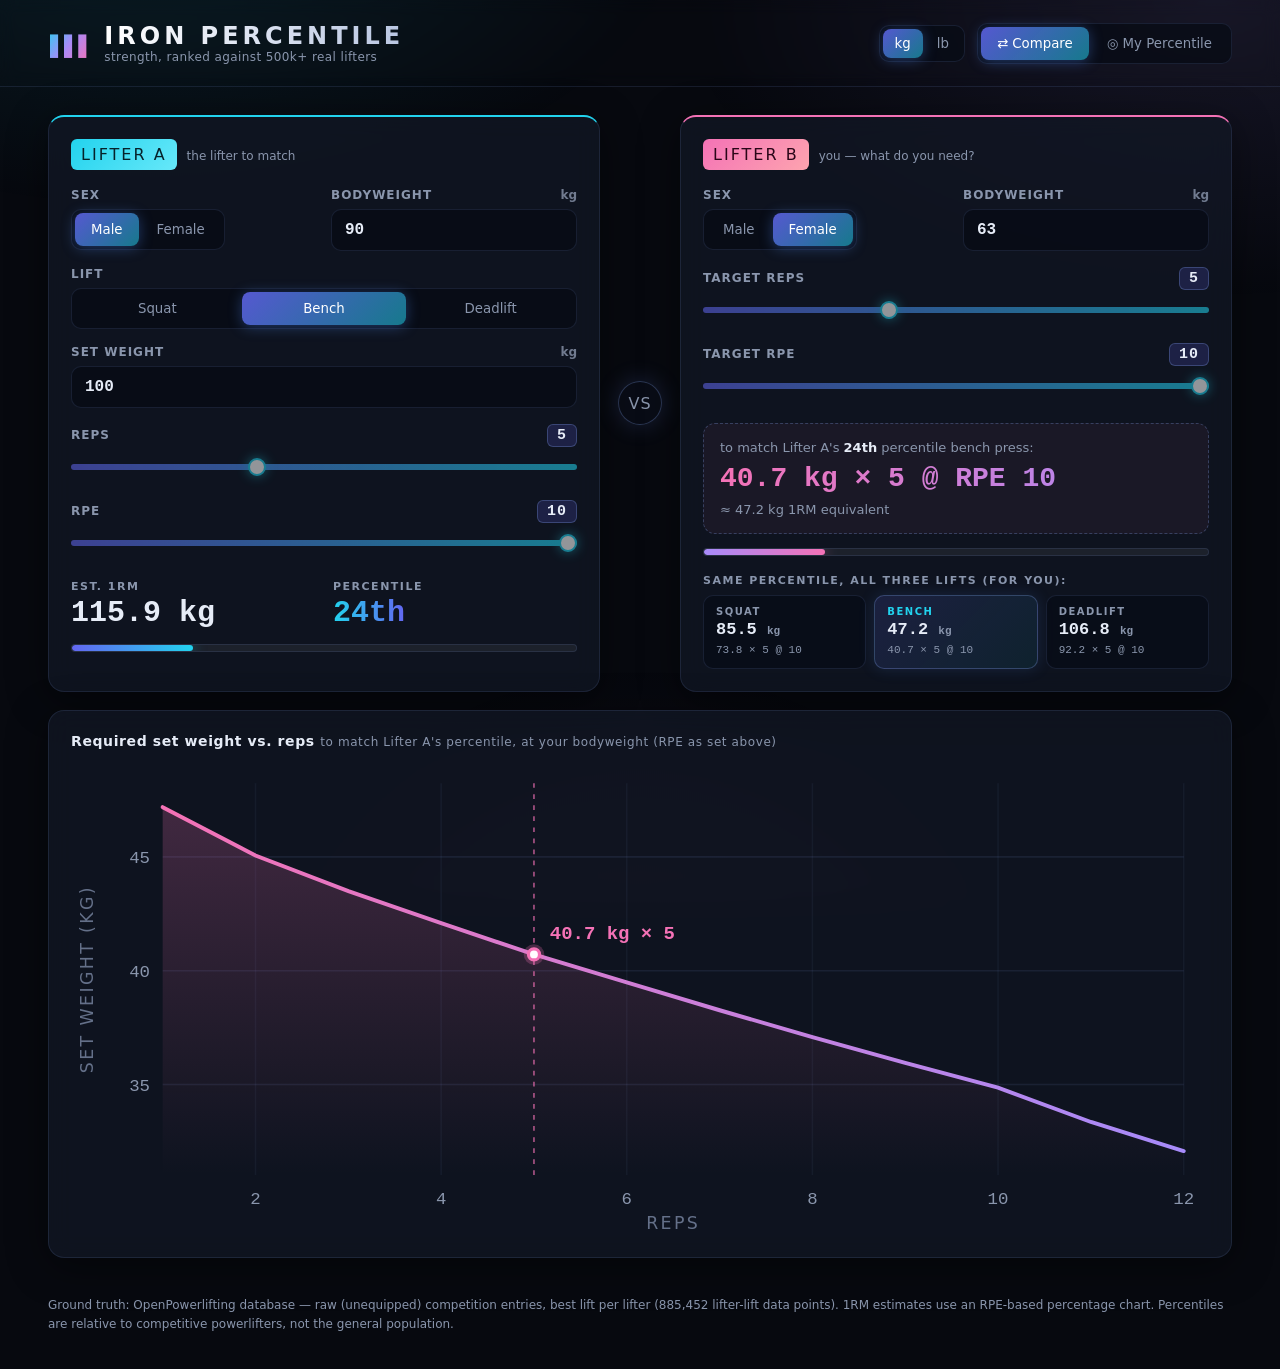
==== index.html @ be7d2449 "deploy: 5842ff2723bec6797b281b7438cc6868237a930a" ====
<!DOCTYPE html>
<html lang="en">
<head>
<meta charset="UTF-8">
<meta name="viewport" content="width=device-width, initial-scale=1.0">
<title>Iron Percentile — Strength Comparison</title>
<link rel="stylesheet" href="style.css">
</head>
<body>
<div class="bg-glow"></div>

<header>
  <div class="brand">
    <div class="brand-mark">▮▮▮</div>
    <div>
      <h1>IRON&nbsp;PERCENTILE</h1>
      <p class="tagline">strength, ranked against 500k+ real lifters</p>
    </div>
  </div>
  <div class="header-controls">
    <div class="seg seg-small" id="unitToggle">
      <button data-unit="kg" class="active">kg</button>
      <button data-unit="lb">lb</button>
    </div>
    <nav class="seg" id="modeTabs">
      <button data-mode="compare" class="active">⇄ Compare</button>
      <button data-mode="me">◎ My Percentile</button>
    </nav>
  </div>
</header>

<main>
<!-- ============ MODE 1: COMPARE ============ -->
<section id="mode-compare" class="mode active">
  <div class="compare-grid">

    <div class="card lifter-a">
      <div class="card-head">
        <span class="badge badge-a">LIFTER A</span>
        <span class="card-sub">the lifter to match</span>
      </div>

      <div class="field-row">
        <div class="field">
          <label>Sex</label>
          <div class="seg" data-field="a-sex">
            <button data-val="M" class="active">Male</button>
            <button data-val="F">Female</button>
          </div>
        </div>
        <div class="field">
          <label>Bodyweight <span class="unit-label">kg</span></label>
          <input type="number" id="a-bw" value="90" min="30" max="250" step="0.5">
        </div>
      </div>

      <div class="field">
        <label>Lift</label>
        <div class="seg seg-3" data-field="lift">
          <button data-val="squat">Squat</button>
          <button data-val="bench" class="active">Bench</button>
          <button data-val="deadlift">Deadlift</button>
        </div>
      </div>

      <div class="field">
        <label>Set weight <span class="unit-label">kg</span></label>
        <input type="number" id="a-weight" value="100" min="1" step="2.5">
      </div>

      <div class="field slider-field">
        <label>Reps <output id="a-reps-out">5</output></label>
        <input type="range" id="a-reps" min="1" max="12" value="5" step="1">
      </div>
      <div class="field slider-field">
        <label>RPE <output id="a-rpe-out">10</output></label>
        <input type="range" id="a-rpe" min="6" max="10" value="10" step="0.5">
      </div>

      <div class="result-strip">
        <div class="stat">
          <span class="stat-label">est. 1RM</span>
          <span class="stat-value" id="a-1rm">—</span>
        </div>
        <div class="stat">
          <span class="stat-label">percentile</span>
          <span class="stat-value grad-a" id="a-pct">—</span>
        </div>
      </div>
      <div class="pct-bar"><div class="pct-fill fill-a" id="a-bar"></div></div>
    </div>

    <div class="vs-divider"><span>VS</span></div>

    <div class="card lifter-b">
      <div class="card-head">
        <span class="badge badge-b">LIFTER B</span>
        <span class="card-sub">you — what do you need?</span>
      </div>

      <div class="field-row">
        <div class="field">
          <label>Sex</label>
          <div class="seg" data-field="b-sex">
            <button data-val="M">Male</button>
            <button data-val="F" class="active">Female</button>
          </div>
        </div>
        <div class="field">
          <label>Bodyweight <span class="unit-label">kg</span></label>
          <input type="number" id="b-bw" value="63" min="30" max="250" step="0.5">
        </div>
      </div>

      <div class="field slider-field">
        <label>Target reps <output id="b-reps-out">5</output></label>
        <input type="range" id="b-reps" min="1" max="12" value="5" step="1">
      </div>
      <div class="field slider-field">
        <label>Target RPE <output id="b-rpe-out">10</output></label>
        <input type="range" id="b-rpe" min="6" max="10" value="10" step="0.5">
      </div>

      <div class="equiv-box">
        <p class="equiv-lead">to match Lifter A's <strong id="b-pct-echo">—</strong> percentile <span id="b-lift-echo"></span>:</p>
        <p class="equiv-main"><span id="b-target">—</span></p>
        <p class="equiv-sub">≈ <span id="b-1rm">—</span> 1RM equivalent</p>
      </div>
      <div class="pct-bar"><div class="pct-fill fill-b" id="b-bar"></div></div>

      <div class="lift-equivs" id="b-equivs">
        <p class="equivs-head">same percentile, all three lifts (for you):</p>
        <div class="equiv-tiles" id="b-equiv-tiles"></div>
      </div>
    </div>
  </div>

  <div class="card chart-card">
    <h3>Required set weight vs. reps <span class="h3-sub">to match Lifter A's percentile, at your bodyweight (RPE as set above)</span></h3>
    <div id="compare-chart" class="chart"></div>
  </div>
</section>

<!-- ============ MODE 2: MY PERCENTILE ============ -->
<section id="mode-me" class="mode">
  <div class="me-grid">
    <div class="card">
      <div class="card-head">
        <span class="badge badge-b">YOUR SET</span>
        <span class="card-sub">one hard set → full picture</span>
      </div>

      <div class="field-row">
        <div class="field">
          <label>Sex</label>
          <div class="seg" data-field="m-sex">
            <button data-val="M" class="active">Male</button>
            <button data-val="F">Female</button>
          </div>
        </div>
        <div class="field">
          <label>Bodyweight <span class="unit-label">kg</span></label>
          <input type="number" id="m-bw" value="82.5" min="30" max="250" step="0.5">
        </div>
      </div>

      <div class="field">
        <label>Lift</label>
        <div class="seg seg-3" data-field="m-lift">
          <button data-val="squat" class="active">Squat</button>
          <button data-val="bench">Bench</button>
          <button data-val="deadlift">Deadlift</button>
        </div>
      </div>

      <div class="field">
        <label>Set weight <span class="unit-label">kg</span></label>
        <input type="number" id="m-weight" value="140" min="1" step="2.5">
      </div>

      <div class="field slider-field">
        <label>Reps <output id="m-reps-out">5</output></label>
        <input type="range" id="m-reps" min="1" max="12" value="5" step="1">
      </div>
      <div class="field slider-field">
        <label>RPE <output id="m-rpe-out">9</output></label>
        <input type="range" id="m-rpe" min="6" max="10" value="9" step="0.5">
      </div>

      <div class="hero-result">
        <div class="hero-stat">
          <span class="stat-label">estimated 1RM</span>
          <span class="hero-value" id="m-1rm">—</span>
        </div>
        <div class="hero-stat">
          <span class="stat-label">your percentile</span>
          <span class="hero-value grad-b" id="m-pct">—</span>
          <span class="hero-note" id="m-pct-note"></span>
        </div>
      </div>
      <div class="pct-bar"><div class="pct-fill fill-b" id="m-bar"></div></div>

      <div class="lift-equivs">
        <p class="equivs-head">your other lifts <em>should</em> be (same percentile):</p>
        <div class="equiv-tiles" id="m-equiv-tiles"></div>
      </div>
    </div>

    <div class="stack">
      <div class="card chart-card">
        <h3>Strength curve <span class="h3-sub">1RM needed at every percentile — your bodyweight &amp; sex</span></h3>
        <div id="me-chart-curve" class="chart"></div>
        <div class="field slider-field inline-slider">
          <label>Target percentile <output id="m-target-out">90</output></label>
          <input type="range" id="m-target" min="1" max="99" value="90" step="1">
        </div>
        <p class="callout" id="m-target-text">—</p>
      </div>

      <div class="card chart-card">
        <h3>Bodyweight leverage <span class="h3-sub">bodyweight at which your current 1RM hits each percentile</span></h3>
        <div id="me-chart-bw" class="chart"></div>
        <p class="callout" id="m-bw-text">—</p>
      </div>
    </div>
  </div>
</section>
</main>

<footer>
  <p id="foot-note">Ground truth: OpenPowerlifting database — raw (unequipped) competition entries, best lift per lifter.</p>
</footer>

<script src="percentiles.js"></script>
<script src="app.js"></script>
</body>
</html>
---- style.css ----
/* ============ Iron Percentile — dark theme ============ */
:root {
  --bg: #07090f;
  --bg-card: rgba(18, 24, 38, 0.72);
  --border: rgba(120, 150, 220, 0.14);
  --border-bright: rgba(120, 150, 220, 0.32);
  --text: #e6ecf7;
  --text-dim: #8a96ad;
  --accent-a: #22d3ee;   /* cyan — lifter A */
  --accent-a2: #6366f1;
  --accent-b: #f472b6;   /* magenta — lifter B / you */
  --accent-b2: #a78bfa;
  --mono: "JetBrains Mono", "SF Mono", "Cascadia Code", Consolas, monospace;
}

* { box-sizing: border-box; margin: 0; padding: 0; }

html { color-scheme: dark; }

body {
  background: var(--bg);
  color: var(--text);
  font-family: "Inter", "Segoe UI", system-ui, -apple-system, sans-serif;
  min-height: 100vh;
  overflow-x: hidden;
}

.bg-glow {
  position: fixed; inset: 0; z-index: -1; pointer-events: none;
  background:
    radial-gradient(900px 500px at 12% -10%, rgba(34, 211, 238, 0.10), transparent 60%),
    radial-gradient(900px 500px at 95% 0%, rgba(167, 139, 250, 0.10), transparent 60%),
    radial-gradient(700px 700px at 50% 120%, rgba(244, 114, 182, 0.07), transparent 60%);
}

/* ---------- header ---------- */
header {
  display: flex; align-items: center; justify-content: space-between;
  flex-wrap: wrap; gap: 16px;
  padding: 22px clamp(16px, 4vw, 48px);
  border-bottom: 1px solid var(--border);
  backdrop-filter: blur(8px);
}
.brand { display: flex; align-items: center; gap: 14px; }
.brand-mark {
  font-size: 22px; letter-spacing: 2px;
  background: linear-gradient(135deg, var(--accent-a), var(--accent-b2), var(--accent-b));
  -webkit-background-clip: text; background-clip: text; color: transparent;
  transform: scaleY(1.4);
}
h1 {
  font-size: clamp(18px, 2.4vw, 24px); font-weight: 800; letter-spacing: 4px;
  background: linear-gradient(90deg, #fff, #b9c6e2);
  -webkit-background-clip: text; background-clip: text; color: transparent;
}
.tagline { font-size: 12px; color: var(--text-dim); letter-spacing: 0.4px; }
.header-controls { display: flex; gap: 12px; align-items: center; }

/* ---------- segmented controls ---------- */
.seg {
  display: inline-flex; padding: 3px; gap: 2px;
  background: rgba(8, 12, 22, 0.8);
  border: 1px solid var(--border); border-radius: 10px;
}
.seg button {
  appearance: none; border: 0; cursor: pointer;
  background: transparent; color: var(--text-dim);
  font: 600 13px/1 inherit; font-family: inherit;
  padding: 9px 16px; border-radius: 8px;
  transition: all .18s ease;
  white-space: nowrap;
}
.seg button:hover { color: var(--text); }
.seg button.active {
  color: #fff;
  background: linear-gradient(135deg, rgba(99, 102, 241, 0.85), rgba(34, 211, 238, 0.55));
  box-shadow: 0 2px 14px rgba(80, 140, 255, 0.35);
}
.seg-small button { padding: 7px 12px; }
.seg-3 { width: 100%; }
.seg-3 button { flex: 1; }

/* ---------- layout ---------- */
main { padding: 28px clamp(16px, 4vw, 48px) 12px; max-width: 1280px; margin: 0 auto; }
.mode { display: none; }
.mode.active { display: block; animation: rise .35s ease; }
@keyframes rise { from { opacity: 0; transform: translateY(10px); } to { opacity: 1; } }

.compare-grid {
  display: grid; grid-template-columns: 1fr auto 1fr; gap: 18px;
  align-items: stretch; margin-bottom: 18px;
}
.me-grid { display: grid; grid-template-columns: 380px 1fr; gap: 18px; }
.stack { display: flex; flex-direction: column; gap: 18px; }

@media (max-width: 980px) {
  .compare-grid { grid-template-columns: 1fr; }
  .me-grid { grid-template-columns: 1fr; }
  .vs-divider { transform: rotate(90deg); height: 40px; }
}

/* ---------- cards ---------- */
.card {
  background: var(--bg-card);
  border: 1px solid var(--border);
  border-radius: 16px;
  padding: 22px;
  backdrop-filter: blur(12px);
  box-shadow: 0 8px 40px rgba(0, 0, 0, 0.45);
}
.lifter-a { border-top: 2px solid var(--accent-a); }
.lifter-b { border-top: 2px solid var(--accent-b); }

.card-head { display: flex; align-items: baseline; gap: 10px; margin-bottom: 18px; }
.badge {
  font: 800 11px/1 inherit; letter-spacing: 2px; padding: 6px 10px; border-radius: 6px;
}
.badge-a { color: #06222a; background: linear-gradient(135deg, var(--accent-a), #67e8f9); }
.badge-b { color: #2a0618; background: linear-gradient(135deg, var(--accent-b), #fda4af); }
.card-sub { color: var(--text-dim); font-size: 12px; }

.vs-divider { display: flex; align-items: center; justify-content: center; }
.vs-divider span {
  font: 800 14px/1 inherit; letter-spacing: 1px; color: var(--text-dim);
  border: 1px solid var(--border-bright); border-radius: 50%;
  width: 44px; height: 44px; display: grid; place-items: center;
  background: rgba(10, 14, 24, 0.9);
  box-shadow: 0 0 24px rgba(120, 150, 255, 0.18);
}

/* ---------- fields ---------- */
.field { margin-bottom: 16px; flex: 1; }
.field-row { display: flex; gap: 14px; }
.field label {
  display: flex; justify-content: space-between; align-items: baseline;
  font-size: 12px; font-weight: 600; letter-spacing: 1px; text-transform: uppercase;
  color: var(--text-dim); margin-bottom: 7px;
}
.unit-label { text-transform: none; letter-spacing: 0; opacity: .8; }
input[type="number"] {
  width: 100%;
  background: rgba(8, 12, 22, 0.8);
  border: 1px solid var(--border); border-radius: 10px;
  color: var(--text); font: 600 16px/1 var(--mono);
  padding: 11px 13px;
  transition: border-color .15s;
}
input[type="number"]:focus { outline: none; border-color: var(--accent-a2); box-shadow: 0 0 0 3px rgba(99,102,241,.18); }

.slider-field output {
  font: 700 15px/1 var(--mono); color: var(--text);
  background: rgba(99, 102, 241, 0.18); border: 1px solid var(--border-bright);
  padding: 3px 9px; border-radius: 6px;
}
input[type="range"] {
  width: 100%; appearance: none; -webkit-appearance: none; height: 26px; background: transparent; cursor: pointer;
}
input[type="range"]::-webkit-slider-runnable-track {
  height: 6px; border-radius: 3px;
  background: linear-gradient(90deg, var(--accent-a2), var(--accent-a));
  opacity: .55;
}
input[type="range"]::-webkit-slider-thumb {
  -webkit-appearance: none; appearance: none;
  width: 18px; height: 18px; border-radius: 50%; margin-top: -6px;
  background: #fff;
  border: 2px solid var(--accent-a);
  box-shadow: 0 0 12px rgba(34, 211, 238, 0.7);
}
input[type="range"]::-moz-range-track {
  height: 6px; border-radius: 3px;
  background: linear-gradient(90deg, var(--accent-a2), var(--accent-a));
  opacity: .55;
}
input[type="range"]::-moz-range-thumb {
  width: 16px; height: 16px; border-radius: 50%;
  background: #fff; border: 2px solid var(--accent-a);
  box-shadow: 0 0 12px rgba(34, 211, 238, 0.7);
}

/* ---------- results ---------- */
.result-strip { display: flex; gap: 18px; margin-top: 20px; }
.stat { flex: 1; }
.stat-label {
  display: block; font-size: 11px; font-weight: 600; letter-spacing: 1.5px;
  text-transform: uppercase; color: var(--text-dim); margin-bottom: 4px;
}
.stat-value { font: 800 30px/1.1 var(--mono); }
.grad-a {
  background: linear-gradient(90deg, var(--accent-a), var(--accent-a2));
  -webkit-background-clip: text; background-clip: text; color: transparent;
}
.grad-b {
  background: linear-gradient(90deg, var(--accent-b), var(--accent-b2));
  -webkit-background-clip: text; background-clip: text; color: transparent;
}

.pct-bar {
  margin-top: 14px; height: 8px; border-radius: 4px; overflow: hidden;
  background: rgba(255, 255, 255, 0.06); border: 1px solid var(--border);
}
.pct-fill { height: 100%; width: 0%; border-radius: 4px; transition: width .4s cubic-bezier(.2, .8, .2, 1); }
.fill-a { background: linear-gradient(90deg, var(--accent-a2), var(--accent-a)); box-shadow: 0 0 14px rgba(34, 211, 238, .6); }
.fill-b { background: linear-gradient(90deg, var(--accent-b2), var(--accent-b)); box-shadow: 0 0 14px rgba(244, 114, 182, .6); }

.equiv-box {
  margin-top: 20px; padding: 16px;
  border: 1px dashed var(--border-bright); border-radius: 12px;
  background: rgba(244, 114, 182, 0.05);
}
.equiv-lead { font-size: 13px; color: var(--text-dim); }
.equiv-lead strong { color: var(--text); }
.equiv-main {
  font: 800 28px/1.25 var(--mono); margin: 6px 0;
  background: linear-gradient(90deg, var(--accent-b), var(--accent-b2));
  -webkit-background-clip: text; background-clip: text; color: transparent;
}
.equiv-sub { font-size: 13px; color: var(--text-dim); }

/* cross-lift equivalents */
.lift-equivs { margin-top: 18px; }
.equivs-head {
  font-size: 11px; font-weight: 600; letter-spacing: 1.5px; text-transform: uppercase;
  color: var(--text-dim); margin-bottom: 8px;
}
.equivs-head em { font-style: italic; text-transform: none; }
.equiv-tiles { display: grid; grid-template-columns: repeat(3, 1fr); gap: 8px; }
.equiv-tile {
  display: flex; flex-direction: column; gap: 3px;
  padding: 10px 12px; border-radius: 10px;
  background: rgba(8, 12, 22, 0.7); border: 1px solid var(--border);
}
.equiv-tile-active {
  border-color: var(--border-bright);
  background: linear-gradient(135deg, rgba(99, 102, 241, 0.16), rgba(34, 211, 238, 0.08));
  box-shadow: 0 0 16px rgba(80, 140, 255, 0.15);
}
.tile-lift {
  font-size: 10px; font-weight: 700; letter-spacing: 1.5px; text-transform: uppercase;
  color: var(--text-dim);
}
.equiv-tile-active .tile-lift { color: var(--accent-a); }
.tile-1rm { font: 700 17px/1.2 var(--mono); color: var(--text); }
.tile-1rm em { font-style: normal; font-size: 11px; color: var(--text-dim); }
.tile-set { font: 500 11px/1.3 var(--mono); color: var(--text-dim); }

.hero-result { display: flex; gap: 22px; margin-top: 22px; flex-wrap: wrap; }
.hero-stat { flex: 1; min-width: 130px; }
.hero-value { font: 800 36px/1.15 var(--mono); display: block; }
.hero-note { font-size: 12px; color: var(--text-dim); }

/* ---------- charts ---------- */
.chart-card h3 { font-size: 14px; letter-spacing: .6px; margin-bottom: 12px; }
.h3-sub { font-weight: 400; font-size: 12px; color: var(--text-dim); }
.chart { width: 100%; position: relative; }
.chart svg { display: block; width: 100%; height: auto; }
.chart-tip {
  position: absolute; pointer-events: none; z-index: 5;
  background: rgba(10, 14, 24, 0.95); border: 1px solid var(--border-bright);
  border-radius: 8px; padding: 7px 10px;
  font: 600 12px/1.5 var(--mono); color: var(--text);
  white-space: nowrap; transform: translate(-50%, -120%);
  box-shadow: 0 4px 20px rgba(0, 0, 0, .5);
  display: none;
}
.inline-slider { margin: 14px 4px 0; }
.callout {
  margin-top: 10px; padding: 12px 14px; border-radius: 10px;
  background: rgba(34, 211, 238, 0.06); border: 1px solid var(--border);
  font-size: 13.5px; line-height: 1.55; color: var(--text);
}
.callout strong { font-family: var(--mono); }

footer { padding: 26px clamp(16px, 4vw, 48px) 34px; max-width: 1280px; margin: 0 auto; }
footer p { font-size: 12px; color: var(--text-dim); line-height: 1.6; }
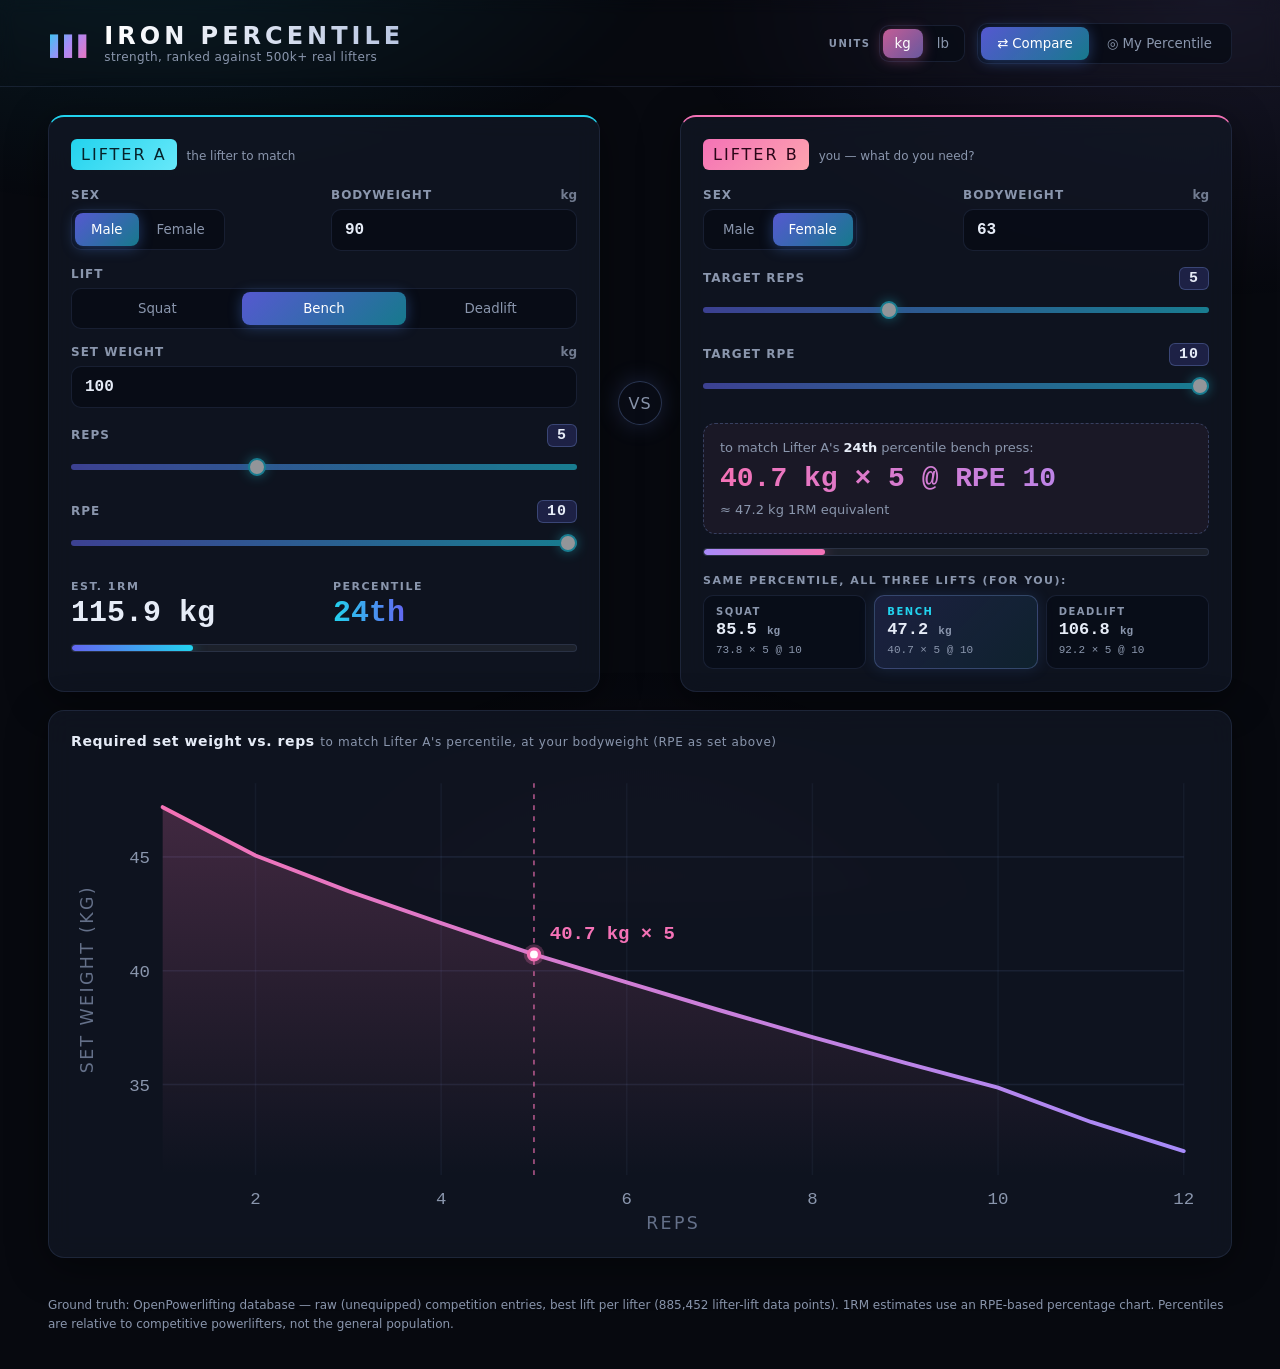
==== commit 77901fba: "deploy: 615f8aa4f7979dcd47fd74b8001e9f720ad653af" ====
--- a/index.html
+++ b/index.html
@@ -18,9 +18,12 @@
     </div>
   </div>
   <div class="header-controls">
-    <div class="seg seg-small" id="unitToggle">
-      <button data-unit="kg" class="active">kg</button>
-      <button data-unit="lb">lb</button>
+    <div class="unit-switch">
+      <span class="unit-switch-label">UNITS</span>
+      <div class="seg seg-small" id="unitToggle">
+        <button data-unit="kg" class="active">kg</button>
+        <button data-unit="lb">lb</button>
+      </div>
     </div>
     <nav class="seg" id="modeTabs">
       <button data-mode="compare" class="active">⇄ Compare</button>
--- a/style.css
+++ b/style.css
@@ -55,6 +55,14 @@
 }
 .tagline { font-size: 12px; color: var(--text-dim); letter-spacing: 0.4px; }
 .header-controls { display: flex; gap: 12px; align-items: center; }
+.unit-switch { display: flex; align-items: center; gap: 8px; }
+.unit-switch-label {
+  font-size: 10px; font-weight: 700; letter-spacing: 1.5px; color: var(--text-dim);
+}
+.unit-switch .seg button.active {
+  background: linear-gradient(135deg, rgba(244, 114, 182, 0.8), rgba(167, 139, 250, 0.6));
+  box-shadow: 0 2px 14px rgba(244, 114, 182, 0.35);
+}
 
 /* ---------- segmented controls ---------- */
 .seg {
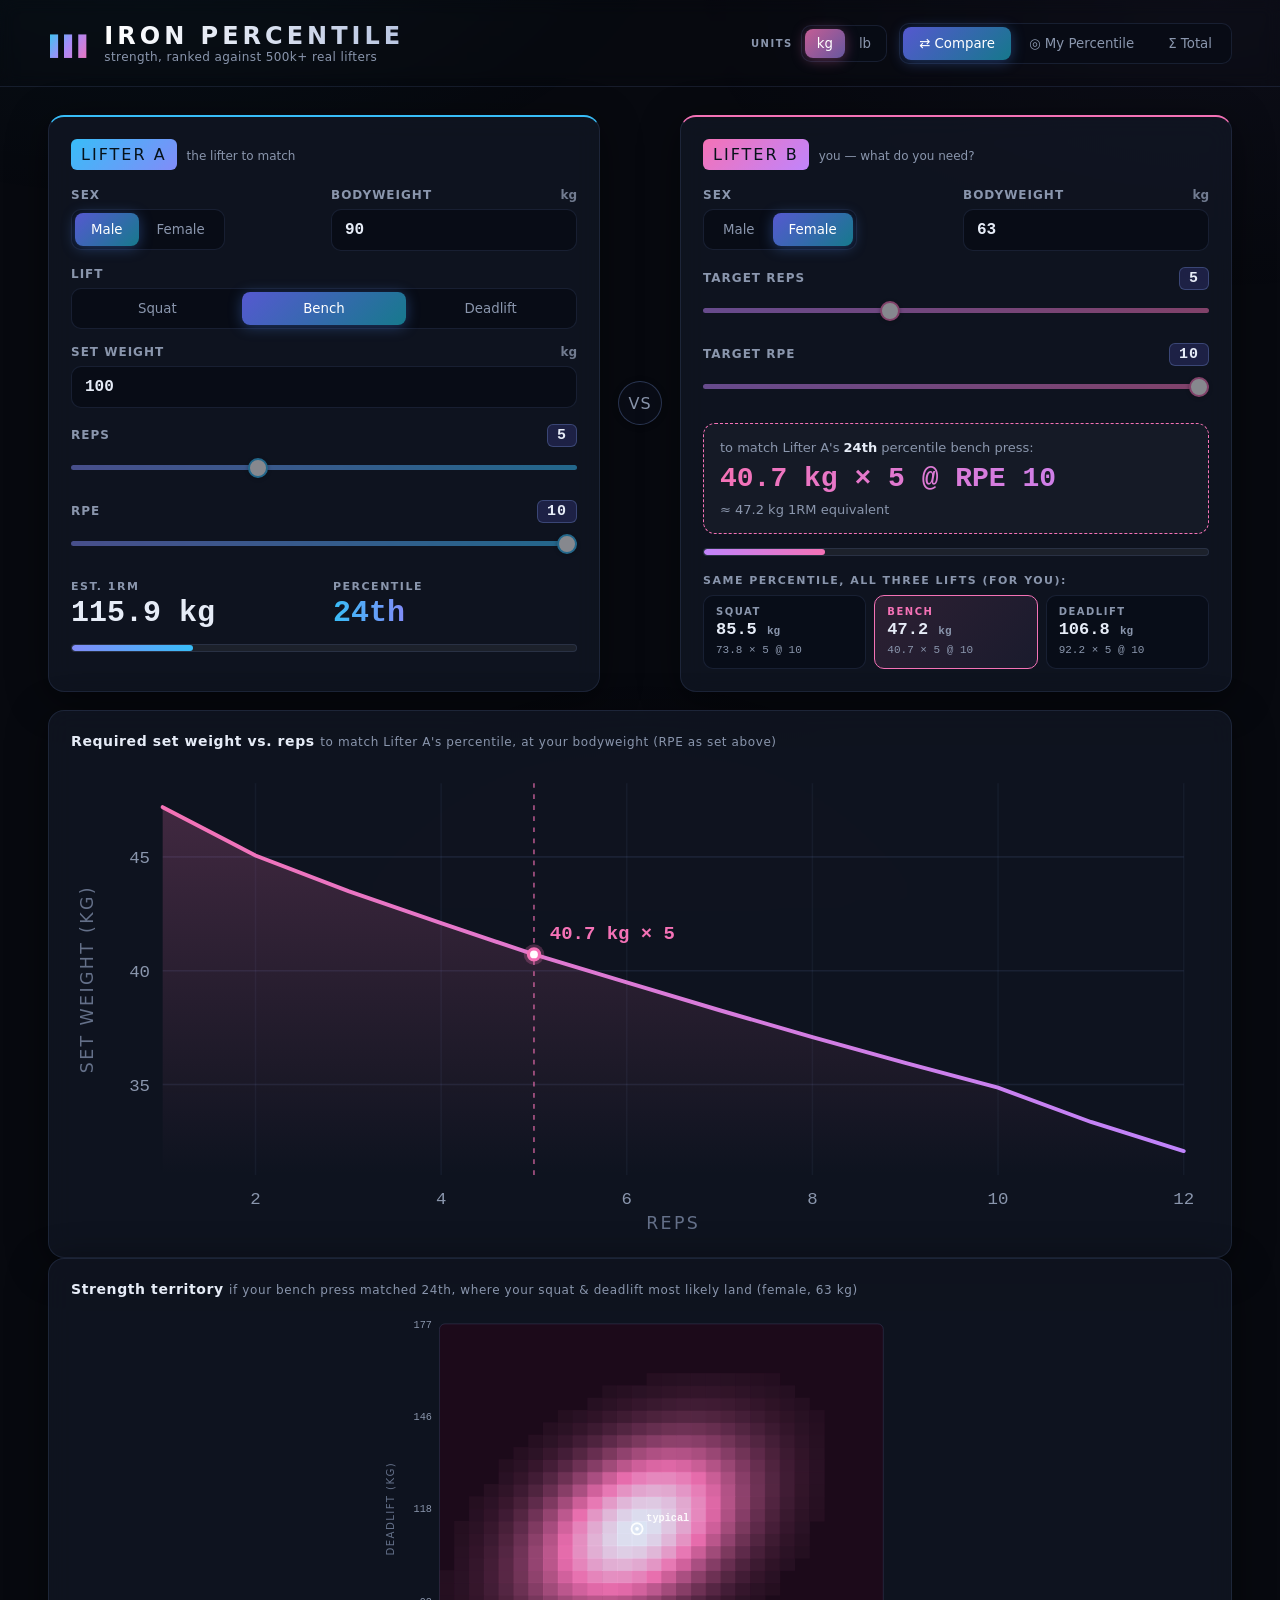
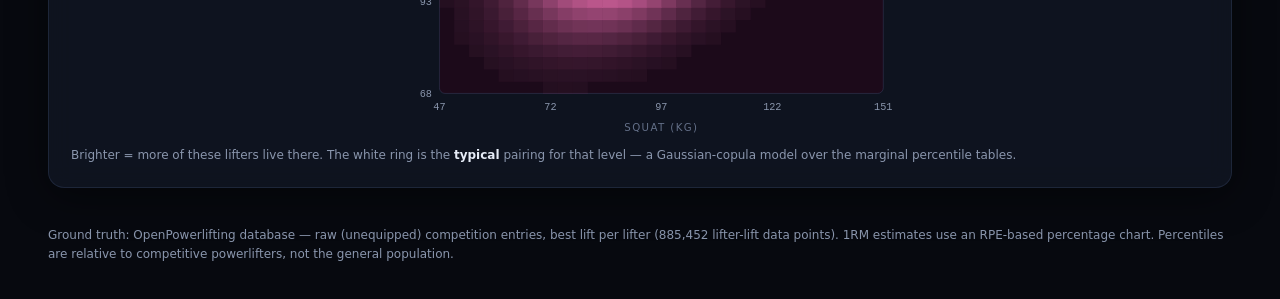
==== commit 9455cc86: "deploy: 6b49d2f73b5a94baa7a009be279a30943bf95e00" ====
--- a/index.html
+++ b/index.html
@@ -28,6 +28,7 @@
     <nav class="seg" id="modeTabs">
       <button data-mode="compare" class="active">⇄ Compare</button>
       <button data-mode="me">◎ My Percentile</button>
+      <button data-mode="total">Σ Total</button>
     </nav>
   </div>
 </header>
@@ -37,9 +38,9 @@
 <section id="mode-compare" class="mode active">
   <div class="compare-grid">
 
-    <div class="card lifter-a">
+    <div class="card lifter-card" id="card-a">
       <div class="card-head">
-        <span class="badge badge-a">LIFTER A</span>
+        <span class="badge" id="badge-a">LIFTER A</span>
         <span class="card-sub">the lifter to match</span>
       </div>
 
@@ -87,17 +88,17 @@
         </div>
         <div class="stat">
           <span class="stat-label">percentile</span>
-          <span class="stat-value grad-a" id="a-pct">—</span>
-        </div>
-      </div>
-      <div class="pct-bar"><div class="pct-fill fill-a" id="a-bar"></div></div>
+          <span class="stat-value pct-num" id="a-pct">—</span>
+        </div>
+      </div>
+      <div class="pct-bar"><div class="pct-fill" id="a-bar"></div></div>
     </div>
 
     <div class="vs-divider"><span>VS</span></div>
 
-    <div class="card lifter-b">
+    <div class="card lifter-card" id="card-b">
       <div class="card-head">
-        <span class="badge badge-b">LIFTER B</span>
+        <span class="badge" id="badge-b">LIFTER B</span>
         <span class="card-sub">you — what do you need?</span>
       </div>
 
@@ -126,10 +127,10 @@
 
       <div class="equiv-box">
         <p class="equiv-lead">to match Lifter A's <strong id="b-pct-echo">—</strong> percentile <span id="b-lift-echo"></span>:</p>
-        <p class="equiv-main"><span id="b-target">—</span></p>
+        <p class="equiv-main pct-num" id="b-target-wrap"><span id="b-target">—</span></p>
         <p class="equiv-sub">≈ <span id="b-1rm">—</span> 1RM equivalent</p>
       </div>
-      <div class="pct-bar"><div class="pct-fill fill-b" id="b-bar"></div></div>
+      <div class="pct-bar"><div class="pct-fill" id="b-bar"></div></div>
 
       <div class="lift-equivs" id="b-equivs">
         <p class="equivs-head">same percentile, all three lifts (for you):</p>
@@ -142,14 +143,20 @@
     <h3>Required set weight vs. reps <span class="h3-sub">to match Lifter A's percentile, at your bodyweight (RPE as set above)</span></h3>
     <div id="compare-chart" class="chart"></div>
   </div>
+
+  <div class="card chart-card">
+    <h3>Strength territory <span class="h3-sub" id="compare-heat-sub">where your other two lifts most likely land</span></h3>
+    <div id="compare-heat" class="chart heat"></div>
+    <p class="heat-cap">Brighter = more of these lifters live there. The white ring is the <strong>typical</strong> pairing for that level — a Gaussian-copula model over the marginal percentile tables.</p>
+  </div>
 </section>
 
 <!-- ============ MODE 2: MY PERCENTILE ============ -->
 <section id="mode-me" class="mode">
   <div class="me-grid">
-    <div class="card">
+    <div class="card lifter-card" id="card-m">
       <div class="card-head">
-        <span class="badge badge-b">YOUR SET</span>
+        <span class="badge" id="badge-m">YOUR SET</span>
         <span class="card-sub">one hard set → full picture</span>
       </div>
 
@@ -197,11 +204,11 @@
         </div>
         <div class="hero-stat">
           <span class="stat-label">your percentile</span>
-          <span class="hero-value grad-b" id="m-pct">—</span>
+          <span class="hero-value pct-num" id="m-pct">—</span>
           <span class="hero-note" id="m-pct-note"></span>
         </div>
       </div>
-      <div class="pct-bar"><div class="pct-fill fill-b" id="m-bar"></div></div>
+      <div class="pct-bar"><div class="pct-fill" id="m-bar"></div></div>
 
       <div class="lift-equivs">
         <p class="equivs-head">your other lifts <em>should</em> be (same percentile):</p>
@@ -221,9 +228,118 @@
       </div>
 
       <div class="card chart-card">
-        <h3>Bodyweight leverage <span class="h3-sub">bodyweight at which your current 1RM hits each percentile</span></h3>
+        <h3>Bodyweight leverage <span class="h3-sub">where your current 1RM ranks at every bodyweight</span></h3>
         <div id="me-chart-bw" class="chart"></div>
         <p class="callout" id="m-bw-text">—</p>
+      </div>
+
+      <div class="card chart-card">
+        <h3>Strength territory <span class="h3-sub" id="me-heat-sub">where your other two lifts most likely land</span></h3>
+        <div id="me-heat" class="chart heat"></div>
+        <p class="heat-cap">Brighter = more lifters live there. The white ring is the <strong>typical</strong> pairing for a lifter at your level.</p>
+      </div>
+    </div>
+  </div>
+</section>
+
+<!-- ============ MODE 3: TOTAL ============ -->
+<section id="mode-total" class="mode">
+  <div class="me-grid">
+    <div class="card lifter-card" id="card-t">
+      <div class="card-head">
+        <span class="badge" id="badge-t">YOUR TOTAL</span>
+        <span class="card-sub">all three lifts → one number</span>
+      </div>
+
+      <div class="field-row">
+        <div class="field">
+          <label>Sex</label>
+          <div class="seg" data-field="t-sex">
+            <button data-val="M" class="active">Male</button>
+            <button data-val="F">Female</button>
+          </div>
+        </div>
+        <div class="field">
+          <label>Bodyweight <span class="unit-label">kg</span></label>
+          <input type="number" id="t-bw" value="90" min="30" max="250" step="0.5">
+        </div>
+      </div>
+
+      <div class="tlift" data-lift="squat">
+        <div class="tlift-head"><span class="tlift-name">Squat</span><span class="tlift-meta"><span class="tlift-1rm" id="t-squat-1rm">—</span><span class="tlift-pct" id="t-squat-pct">—</span></span></div>
+        <div class="field"><label>Set weight <span class="unit-label">kg</span></label><input type="number" id="t-squat-weight" value="160" min="1" step="2.5"></div>
+        <div class="tlift-sliders">
+          <div class="field slider-field"><label>Reps <output id="t-squat-reps-out">3</output></label><input type="range" id="t-squat-reps" min="1" max="12" value="3" step="1"></div>
+          <div class="field slider-field"><label>RPE <output id="t-squat-rpe-out">8</output></label><input type="range" id="t-squat-rpe" min="6" max="10" value="8" step="0.5"></div>
+        </div>
+      </div>
+
+      <div class="tlift" data-lift="bench">
+        <div class="tlift-head"><span class="tlift-name">Bench</span><span class="tlift-meta"><span class="tlift-1rm" id="t-bench-1rm">—</span><span class="tlift-pct" id="t-bench-pct">—</span></span></div>
+        <div class="field"><label>Set weight <span class="unit-label">kg</span></label><input type="number" id="t-bench-weight" value="110" min="1" step="2.5"></div>
+        <div class="tlift-sliders">
+          <div class="field slider-field"><label>Reps <output id="t-bench-reps-out">3</output></label><input type="range" id="t-bench-reps" min="1" max="12" value="3" step="1"></div>
+          <div class="field slider-field"><label>RPE <output id="t-bench-rpe-out">8</output></label><input type="range" id="t-bench-rpe" min="6" max="10" value="8" step="0.5"></div>
+        </div>
+      </div>
+
+      <div class="tlift" data-lift="deadlift">
+        <div class="tlift-head"><span class="tlift-name">Deadlift</span><span class="tlift-meta"><span class="tlift-1rm" id="t-deadlift-1rm">—</span><span class="tlift-pct" id="t-deadlift-pct">—</span></span></div>
+        <div class="field"><label>Set weight <span class="unit-label">kg</span></label><input type="number" id="t-deadlift-weight" value="200" min="1" step="2.5"></div>
+        <div class="tlift-sliders">
+          <div class="field slider-field"><label>Reps <output id="t-deadlift-reps-out">3</output></label><input type="range" id="t-deadlift-reps" min="1" max="12" value="3" step="1"></div>
+          <div class="field slider-field"><label>RPE <output id="t-deadlift-rpe-out">8</output></label><input type="range" id="t-deadlift-rpe" min="6" max="10" value="8" step="0.5"></div>
+        </div>
+      </div>
+
+      <div class="hero-result">
+        <div class="hero-stat">
+          <span class="stat-label">estimated total</span>
+          <span class="hero-value" id="t-1rm">—</span>
+        </div>
+        <div class="hero-stat">
+          <span class="stat-label">total percentile</span>
+          <span class="hero-value pct-num" id="t-pct">—</span>
+          <span class="hero-note" id="t-pct-note"></span>
+        </div>
+      </div>
+      <div class="pct-bar"><div class="pct-fill" id="t-bar"></div></div>
+    </div>
+
+    <div class="stack">
+      <div class="card chart-card" id="card-maintain">
+        <h3>Maintain a total percentile <span class="h3-sub">drag one lift, the others compensate to hold the total</span></h3>
+
+        <div class="field slider-field inline-slider">
+          <label>Target total percentile <output id="t-target-out">90</output></label>
+          <input type="range" id="t-target" min="1" max="99" value="90" step="1">
+        </div>
+
+        <div class="maintain-summary">
+          <span class="maintain-total-label">held total</span>
+          <span class="maintain-total-val" id="maintain-total">—</span>
+          <span class="maintain-total-pct pct-num" id="maintain-total-pct">—</span>
+        </div>
+
+        <div class="alloc">
+          <div class="alloc-row" data-lift="squat">
+            <div class="alloc-top"><span class="alloc-name">Squat</span><span class="alloc-pct" id="alloc-squat-pct">—</span><span class="alloc-val" id="alloc-squat-val">—</span></div>
+            <div class="pct-bar"><div class="pct-fill" id="alloc-squat-bar"></div></div>
+            <input type="range" id="alloc-squat-slider" class="alloc-slider" min="0" max="400" value="0" step="2.5">
+          </div>
+          <div class="alloc-row" data-lift="bench">
+            <div class="alloc-top"><span class="alloc-name">Bench</span><span class="alloc-pct" id="alloc-bench-pct">—</span><span class="alloc-val" id="alloc-bench-val">—</span></div>
+            <div class="pct-bar"><div class="pct-fill" id="alloc-bench-bar"></div></div>
+            <input type="range" id="alloc-bench-slider" class="alloc-slider" min="0" max="400" value="0" step="2.5">
+          </div>
+          <div class="alloc-row" data-lift="deadlift">
+            <div class="alloc-top"><span class="alloc-name">Deadlift</span><span class="alloc-pct" id="alloc-deadlift-pct">—</span><span class="alloc-val" id="alloc-deadlift-val">—</span></div>
+            <div class="pct-bar"><div class="pct-fill" id="alloc-deadlift-bar"></div></div>
+            <input type="range" id="alloc-deadlift-slider" class="alloc-slider" min="0" max="400" value="0" step="2.5">
+          </div>
+        </div>
+
+        <p class="callout" id="maintain-note">—</p>
       </div>
     </div>
   </div>
--- a/style.css
+++ b/style.css
@@ -6,10 +6,15 @@
   --border-bright: rgba(120, 150, 220, 0.32);
   --text: #e6ecf7;
   --text-dim: #8a96ad;
-  --accent-a: #22d3ee;   /* cyan — lifter A */
+  --accent-a: #22d3ee;   /* cyan — neutral UI accent */
   --accent-a2: #6366f1;
-  --accent-b: #f472b6;   /* magenta — lifter B / you */
+  --accent-b: #f472b6;   /* magenta — neutral UI accent */
   --accent-b2: #a78bfa;
+  /* per-lifter colour, set in JS from the chosen sex
+     (light blue ♂ / pink ♀). Falls back to light blue. */
+  --c: #38bdf8;
+  --c2: #818cf8;
+  --glow: rgba(56, 189, 248, 0.38);
   --mono: "JetBrains Mono", "SF Mono", "Cascadia Code", Consolas, monospace;
 }
 
@@ -28,9 +33,9 @@
 .bg-glow {
   position: fixed; inset: 0; z-index: -1; pointer-events: none;
   background:
-    radial-gradient(900px 500px at 12% -10%, rgba(34, 211, 238, 0.10), transparent 60%),
-    radial-gradient(900px 500px at 95% 0%, rgba(167, 139, 250, 0.10), transparent 60%),
-    radial-gradient(700px 700px at 50% 120%, rgba(244, 114, 182, 0.07), transparent 60%);
+    radial-gradient(900px 500px at 12% -10%, rgba(34, 211, 238, 0.04), transparent 60%),
+    radial-gradient(900px 500px at 95% 0%, rgba(167, 139, 250, 0.04), transparent 60%),
+    radial-gradient(700px 700px at 50% 120%, rgba(244, 114, 182, 0.03), transparent 60%);
 }
 
 /* ---------- header ---------- */
@@ -116,15 +121,13 @@
   backdrop-filter: blur(12px);
   box-shadow: 0 8px 40px rgba(0, 0, 0, 0.45);
 }
-.lifter-a { border-top: 2px solid var(--accent-a); }
-.lifter-b { border-top: 2px solid var(--accent-b); }
+.lifter-card { border-top: 2px solid var(--c); transition: border-color .25s; }
 
 .card-head { display: flex; align-items: baseline; gap: 10px; margin-bottom: 18px; }
 .badge {
   font: 800 11px/1 inherit; letter-spacing: 2px; padding: 6px 10px; border-radius: 6px;
-}
-.badge-a { color: #06222a; background: linear-gradient(135deg, var(--accent-a), #67e8f9); }
-.badge-b { color: #2a0618; background: linear-gradient(135deg, var(--accent-b), #fda4af); }
+  color: #06121a; background: linear-gradient(135deg, var(--c), var(--c2));
+}
 .card-sub { color: var(--text-dim); font-size: 12px; }
 
 .vs-divider { display: flex; align-items: center; justify-content: center; }
@@ -133,7 +136,7 @@
   border: 1px solid var(--border-bright); border-radius: 50%;
   width: 44px; height: 44px; display: grid; place-items: center;
   background: rgba(10, 14, 24, 0.9);
-  box-shadow: 0 0 24px rgba(120, 150, 255, 0.18);
+  box-shadow: 0 1px 6px rgba(0, 0, 0, 0.3);
 }
 
 /* ---------- fields ---------- */
@@ -162,28 +165,30 @@
 }
 input[type="range"] {
   width: 100%; appearance: none; -webkit-appearance: none; height: 26px; background: transparent; cursor: pointer;
+  overflow: visible;
 }
 input[type="range"]::-webkit-slider-runnable-track {
-  height: 6px; border-radius: 3px;
-  background: linear-gradient(90deg, var(--accent-a2), var(--accent-a));
-  opacity: .55;
+  height: 5px; border-radius: 3px;
+  background: linear-gradient(90deg, var(--c2), var(--c));
+  opacity: .5;
 }
 input[type="range"]::-webkit-slider-thumb {
   -webkit-appearance: none; appearance: none;
-  width: 18px; height: 18px; border-radius: 50%; margin-top: -6px;
+  width: 20px; height: 20px; border-radius: 50%; margin-top: -7px;
   background: #fff;
-  border: 2px solid var(--accent-a);
-  box-shadow: 0 0 12px rgba(34, 211, 238, 0.7);
+  border: 2px solid var(--c);
+  box-shadow: 0 1px 4px rgba(0, 0, 0, 0.4);
+  position: relative; z-index: 2;
 }
 input[type="range"]::-moz-range-track {
-  height: 6px; border-radius: 3px;
-  background: linear-gradient(90deg, var(--accent-a2), var(--accent-a));
-  opacity: .55;
+  height: 5px; border-radius: 3px;
+  background: linear-gradient(90deg, var(--c2), var(--c));
+  opacity: .5;
 }
 input[type="range"]::-moz-range-thumb {
-  width: 16px; height: 16px; border-radius: 50%;
-  background: #fff; border: 2px solid var(--accent-a);
-  box-shadow: 0 0 12px rgba(34, 211, 238, 0.7);
+  width: 20px; height: 20px; border-radius: 50%;
+  background: #fff; border: 2px solid var(--c);
+  box-shadow: 0 1px 4px rgba(0, 0, 0, 0.4);
 }
 
 /* ---------- results ---------- */
@@ -207,20 +212,28 @@
   margin-top: 14px; height: 8px; border-radius: 4px; overflow: hidden;
   background: rgba(255, 255, 255, 0.06); border: 1px solid var(--border);
 }
-.pct-fill { height: 100%; width: 0%; border-radius: 4px; transition: width .4s cubic-bezier(.2, .8, .2, 1); }
-.fill-a { background: linear-gradient(90deg, var(--accent-a2), var(--accent-a)); box-shadow: 0 0 14px rgba(34, 211, 238, .6); }
-.fill-b { background: linear-gradient(90deg, var(--accent-b2), var(--accent-b)); box-shadow: 0 0 14px rgba(244, 114, 182, .6); }
+.pct-fill {
+  height: 100%; width: 0%; border-radius: 4px;
+  background: linear-gradient(90deg, var(--c2), var(--c));
+  transition: width .4s cubic-bezier(.2, .8, .2, 1);
+}
+
+/* gradient percentile numbers (JS repaints per sex; this is the fallback) */
+.pct-num {
+  background: linear-gradient(90deg, var(--c), var(--c2));
+  -webkit-background-clip: text; background-clip: text; color: transparent;
+}
 
 .equiv-box {
   margin-top: 20px; padding: 16px;
-  border: 1px dashed var(--border-bright); border-radius: 12px;
-  background: rgba(244, 114, 182, 0.05);
+  border: 1px dashed var(--c); border-radius: 12px;
+  background: rgba(255, 255, 255, 0.03);
 }
 .equiv-lead { font-size: 13px; color: var(--text-dim); }
 .equiv-lead strong { color: var(--text); }
 .equiv-main {
   font: 800 28px/1.25 var(--mono); margin: 6px 0;
-  background: linear-gradient(90deg, var(--accent-b), var(--accent-b2));
+  background: linear-gradient(90deg, var(--c), var(--c2));
   -webkit-background-clip: text; background-clip: text; color: transparent;
 }
 .equiv-sub { font-size: 13px; color: var(--text-dim); }
@@ -241,7 +254,7 @@
 .equiv-tile-active {
   border-color: var(--border-bright);
   background: linear-gradient(135deg, rgba(99, 102, 241, 0.16), rgba(34, 211, 238, 0.08));
-  box-shadow: 0 0 16px rgba(80, 140, 255, 0.15);
+  box-shadow: none;
 }
 .tile-lift {
   font-size: 10px; font-weight: 700; letter-spacing: 1.5px; text-transform: uppercase;
@@ -279,5 +292,70 @@
 }
 .callout strong { font-family: var(--mono); }
 
+/* ---------- heat map ---------- */
+.chart.heat svg { max-width: 520px; margin: 0 auto; }
+.heat-cap {
+  margin-top: 10px; font-size: 12px; line-height: 1.55; color: var(--text-dim);
+}
+.heat-cap strong { color: var(--text); font-weight: 700; }
+
+/* ---------- total mode: per-lift entry ---------- */
+.tlift {
+  margin-bottom: 16px; padding: 14px;
+  border: 1px solid var(--border); border-radius: 12px;
+  background: rgba(8, 12, 22, 0.45);
+}
+.tlift-head {
+  display: flex; align-items: baseline; justify-content: space-between;
+  margin-bottom: 10px;
+}
+.tlift-name {
+  font-size: 13px; font-weight: 700; letter-spacing: 1.5px; text-transform: uppercase;
+  color: var(--text);
+}
+.tlift-meta { display: flex; align-items: baseline; gap: 10px; }
+.tlift-1rm { font: 600 12px/1 var(--mono); color: var(--text-dim); }
+.tlift-pct {
+  font: 800 16px/1 var(--mono);
+  background: linear-gradient(90deg, var(--c), var(--c2));
+  -webkit-background-clip: text; background-clip: text; color: transparent;
+}
+.tlift .field { margin-bottom: 10px; }
+.tlift-sliders { display: flex; gap: 14px; }
+.tlift-sliders .slider-field { flex: 1; margin-bottom: 0; }
+
+/* ---------- maintain-percentile allocator ---------- */
+.maintain-summary {
+  display: flex; align-items: baseline; gap: 10px;
+  margin: 6px 2px 18px;
+}
+.maintain-total-label {
+  font-size: 11px; font-weight: 600; letter-spacing: 1.5px; text-transform: uppercase;
+  color: var(--text-dim);
+}
+.maintain-total-val { font: 800 22px/1 var(--mono); color: var(--text); }
+.maintain-total-pct { font: 800 22px/1 var(--mono); }
+
+.alloc { display: flex; flex-direction: column; gap: 16px; }
+.alloc-row {
+  padding: 12px 14px; border-radius: 12px;
+  background: rgba(8, 12, 22, 0.45); border: 1px solid var(--border);
+}
+.alloc-top {
+  display: flex; align-items: baseline; gap: 10px; margin-bottom: 8px;
+}
+.alloc-name {
+  font-size: 12px; font-weight: 700; letter-spacing: 1.5px; text-transform: uppercase;
+  color: var(--text); flex: 0 0 auto; min-width: 74px;
+}
+.alloc-pct {
+  font: 800 17px/1 var(--mono);
+  background: linear-gradient(90deg, var(--c), var(--c2));
+  -webkit-background-clip: text; background-clip: text; color: transparent;
+}
+.alloc-val { margin-left: auto; font: 600 13px/1 var(--mono); color: var(--text-dim); }
+.alloc-row .pct-bar { margin-top: 0; }
+.alloc-slider { margin-top: 10px; }
+
 footer { padding: 26px clamp(16px, 4vw, 48px) 34px; max-width: 1280px; margin: 0 auto; }
 footer p { font-size: 12px; color: var(--text-dim); line-height: 1.6; }
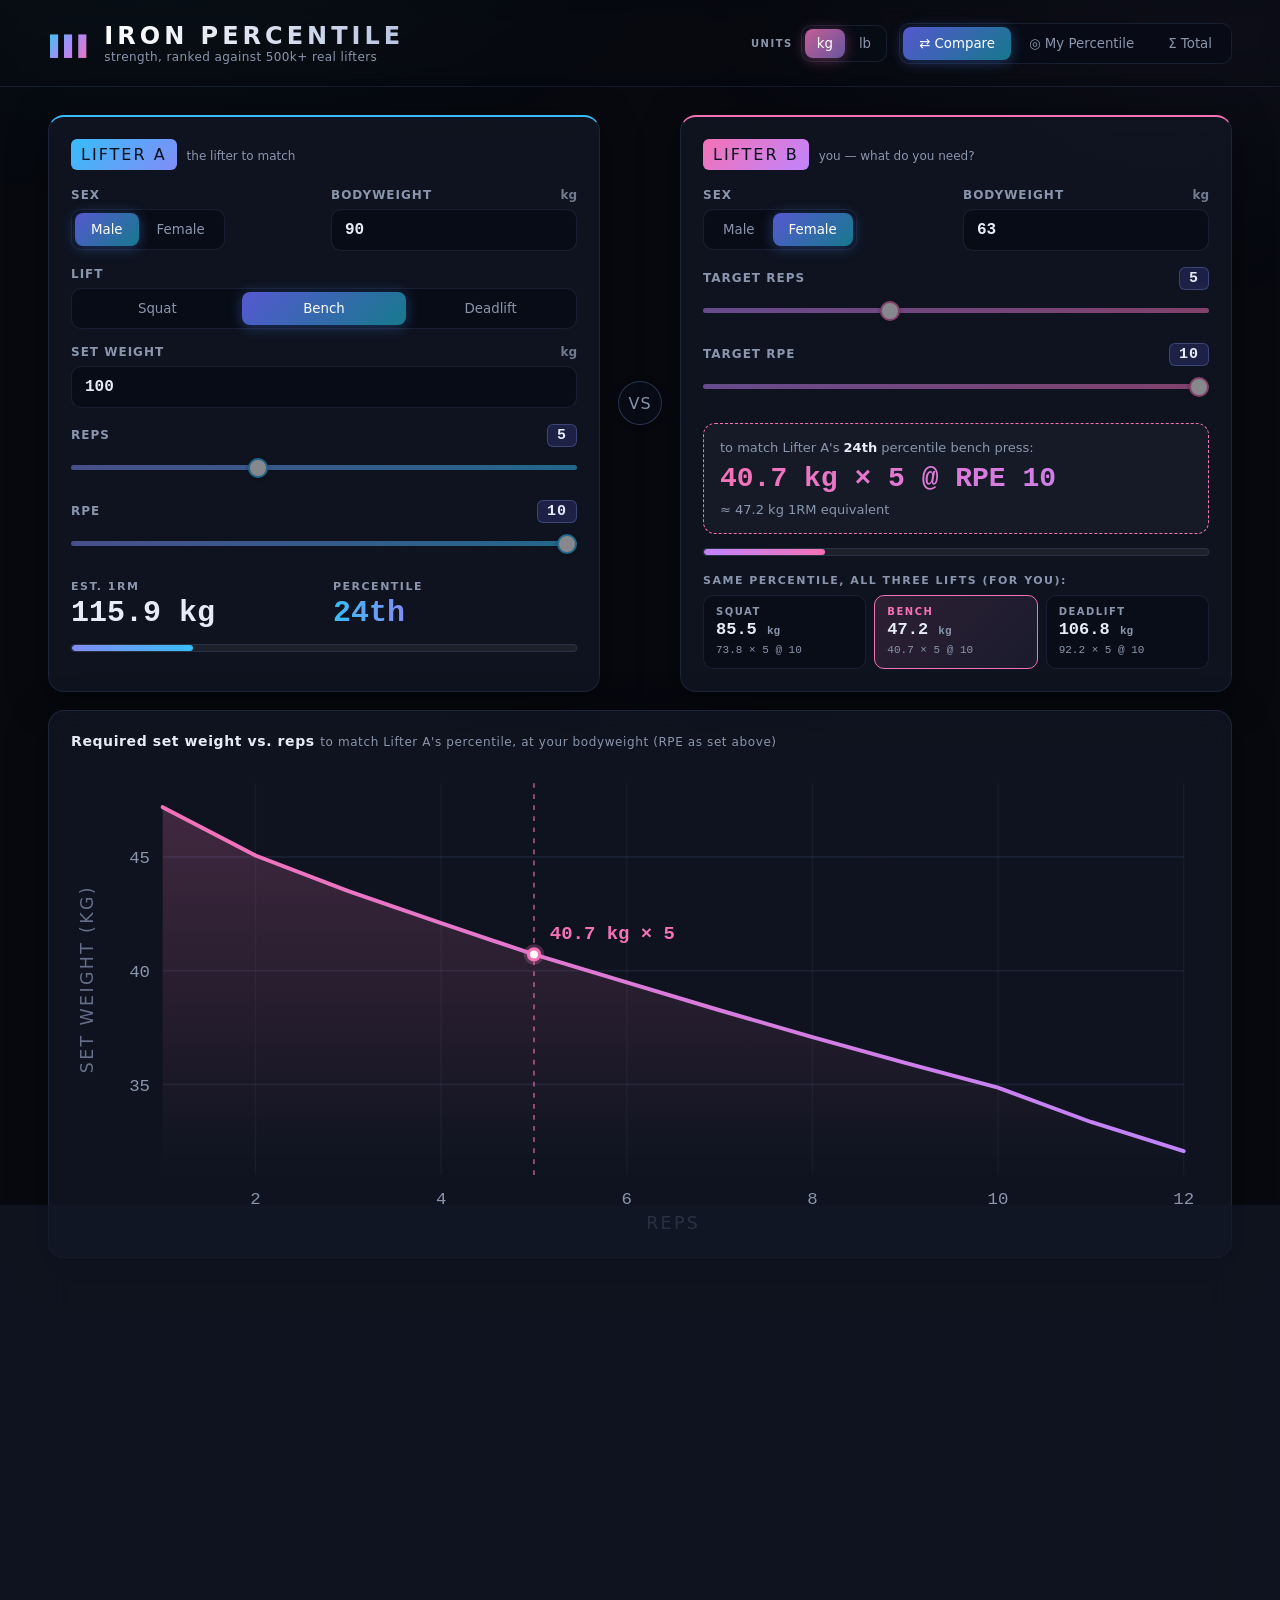
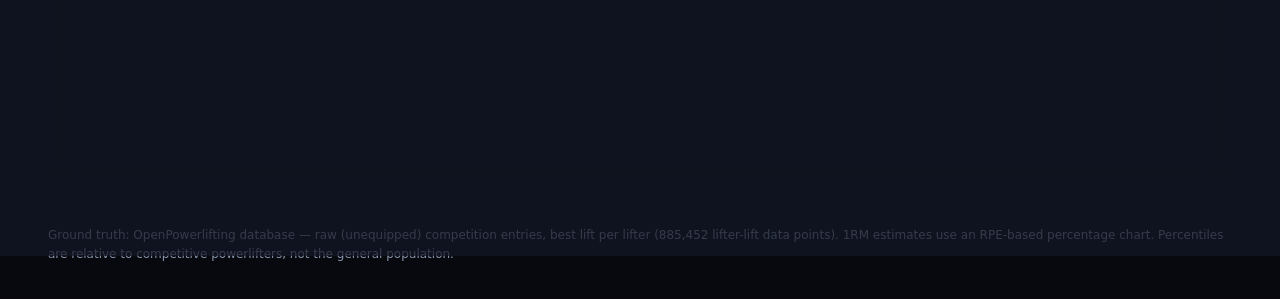
==== commit 262fda5e: "deploy: f1734974cf9a71979e4d13df34c22dfd37fd0782" ====
--- a/index.html
+++ b/index.html
@@ -343,6 +343,25 @@
       </div>
     </div>
   </div>
+
+  <div class="card chart-card">
+    <h3>Strength territory <span class="h3-sub">your three lifts on every 2-D projection — where you sit in the population cloud</span></h3>
+    <div class="heat-trio">
+      <div class="heat-cell">
+        <p class="heat-trio-title">Squat × Bench</p>
+        <div id="t-heat-sb" class="chart heat"></div>
+      </div>
+      <div class="heat-cell">
+        <p class="heat-trio-title">Squat × Deadlift</p>
+        <div id="t-heat-sd" class="chart heat"></div>
+      </div>
+      <div class="heat-cell">
+        <p class="heat-trio-title">Bench × Deadlift</p>
+        <div id="t-heat-bd" class="chart heat"></div>
+      </div>
+    </div>
+    <p class="heat-cap">Brighter = more lifters of your sex &amp; bodyweight live there; the cloud tilts because the lifts are correlated. The white ring is the <strong>typical</strong> (p50) competitor; <strong>you</strong> is your own data point. Off-diagonal = an imbalance between those two lifts.</p>
+  </div>
 </section>
 </main>
 
--- a/style.css
+++ b/style.css
@@ -294,6 +294,17 @@
 
 /* ---------- heat map ---------- */
 .chart.heat svg { max-width: 520px; margin: 0 auto; }
+.heat-trio { display: grid; grid-template-columns: repeat(3, 1fr); gap: 14px; }
+.heat-trio .chart.heat svg { max-width: none; }
+.heat-cell {
+  padding: 10px; border-radius: 12px;
+  background: rgba(8, 12, 22, 0.45); border: 1px solid var(--border);
+}
+.heat-trio-title {
+  font-size: 11px; font-weight: 700; letter-spacing: 1.5px; text-transform: uppercase;
+  color: var(--text-dim); margin-bottom: 6px; text-align: center;
+}
+@media (max-width: 900px) { .heat-trio { grid-template-columns: 1fr; } }
 .heat-cap {
   margin-top: 10px; font-size: 12px; line-height: 1.55; color: var(--text-dim);
 }
